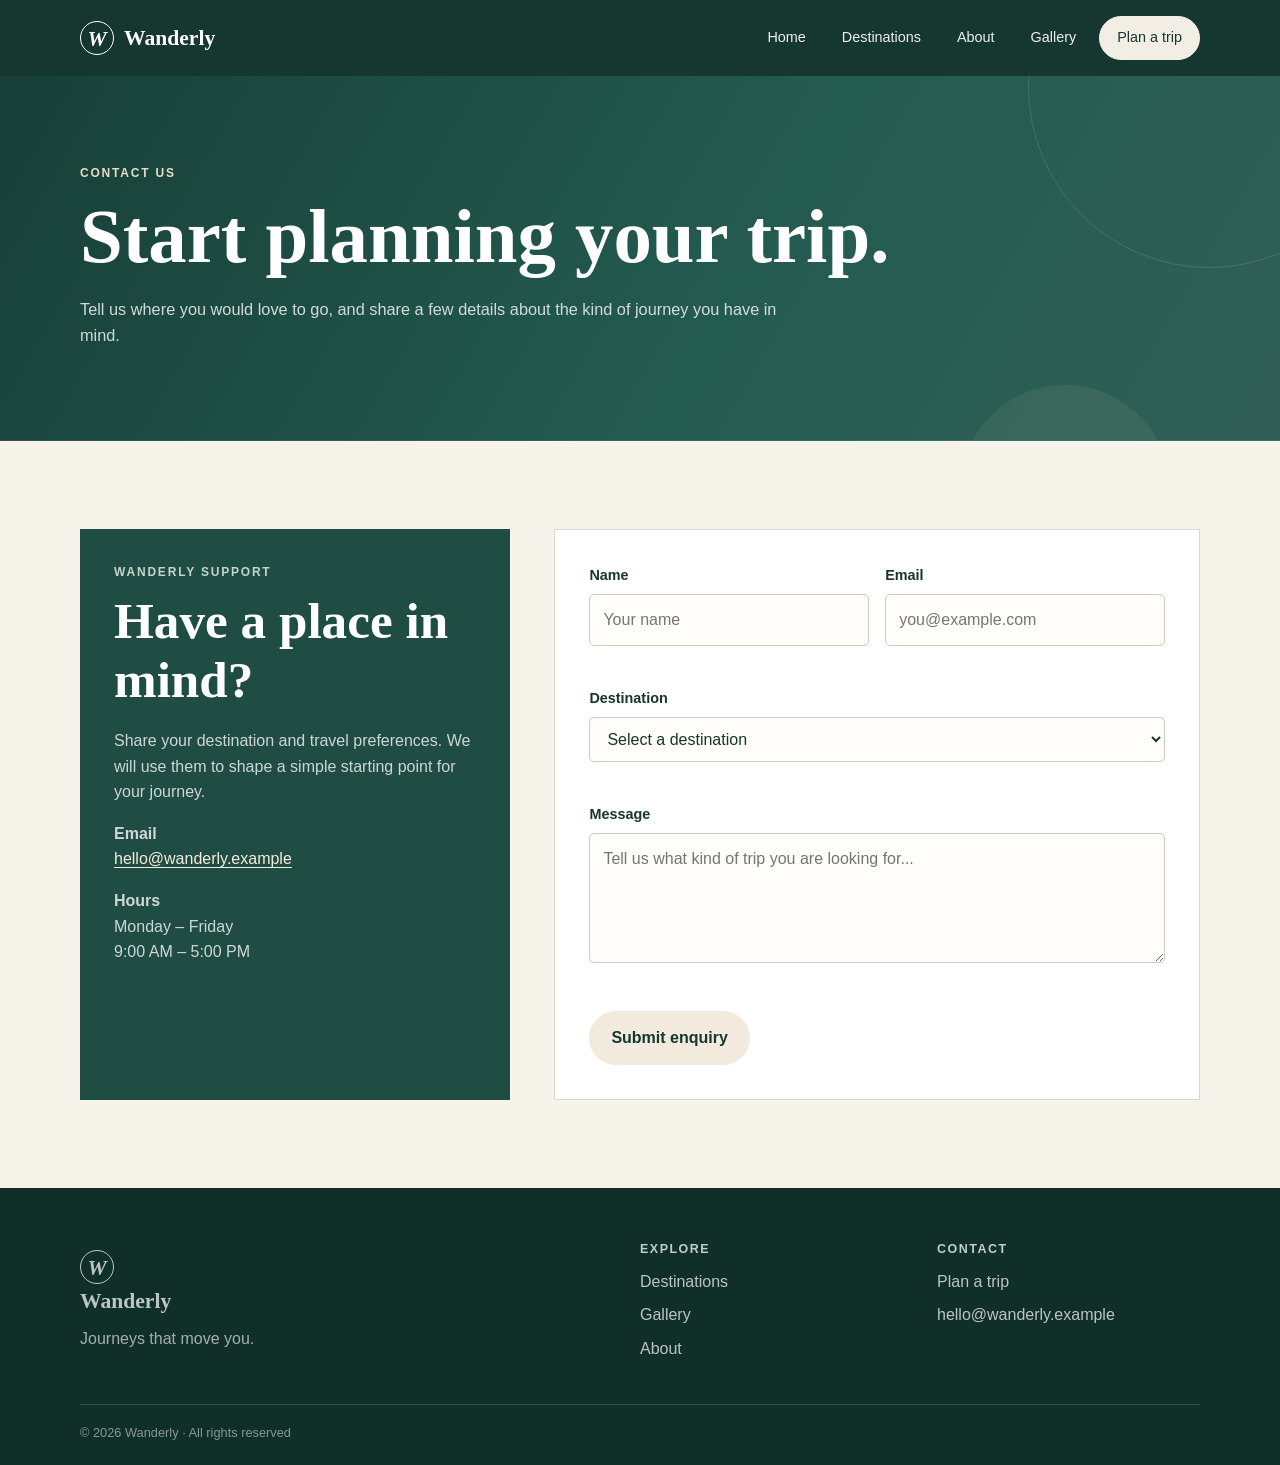
==== contact.html @ 7bf2646d "Set up Wanderly static travel website" ====
<!DOCTYPE html>
<html lang="en">
<head>
  <meta charset="UTF-8">
  <meta name="viewport" content="width=device-width, initial-scale=1.0">
  <link rel="icon" href="images/favicon.png" type="image/png">
  <title>Wanderly | Contact</title>
  <link rel="stylesheet" href="css/style.css">
</head>
<body>
  <header class="site-header"><nav class="navbar container" aria-label="Main navigation"><a class="brand" href="index.html"><span class="brand-mark">W</span>Wanderly</a><button class="menu-button" type="button" aria-label="Open navigation menu"><span></span><span></span><span></span></button><div class="nav-links"><a href="index.html">Home</a><a href="destinations.html">Destinations</a><a href="about.html">About</a><a href="gallery.html">Gallery</a><a class="nav-cta active" href="contact.html">Plan a trip</a></div></nav></header>

  <main>
    <section class="page-hero"><div class="container"><p class="eyebrow">Contact us</p><h1>Start planning your trip.</h1><p>Tell us where you would love to go, and share a few details about the kind of journey you have in mind.</p></div></section>

    <section class="section"><div class="container contact-grid">
      <aside class="contact-info"><p class="eyebrow" style="color:#c4d6ca">Wanderly support</p><h2>Have a place in mind?</h2><p>Share your destination and travel preferences. We will use them to shape a simple starting point for your journey.</p><p><strong>Email</strong><br><a href="mailto:hello@wanderly.example">hello@wanderly.example</a></p><p><strong>Hours</strong><br>Monday – Friday<br>9:00 AM – 5:00 PM</p></aside>

      <form class="contact-form" id="contactForm" novalidate>
        <div class="form-row">
          <div class="form-group"><label for="name">Name</label><input id="name" type="text" placeholder="Your name"><p class="error" id="nameError"></p></div>
          <div class="form-group"><label for="email">Email</label><input id="email" type="email" placeholder="you@example.com"><p class="error" id="emailError"></p></div>
        </div>
        <div class="form-group"><label for="destination">Destination</label><select id="destination"><option value="">Select a destination</option><option>Hunza Valley</option><option>Cappadocia</option><option>Amalfi Coast</option><option>Bali</option><option>Kyoto</option><option>Swiss Alps</option></select><p class="error" id="destinationError"></p></div>
        <div class="form-group"><label for="message">Message</label><textarea id="message" placeholder="Tell us what kind of trip you are looking for..."></textarea><p class="error" id="messageError"></p></div>
        <button class="button button-primary" type="submit">Submit enquiry</button>
        <p class="success-message" id="successMessage" role="status"></p>
      </form>
    </div></section>
  </main>

  <footer class="footer"><div class="container footer-grid"><div><a class="brand" href="index.html"><span class="brand-mark">W</span>Wanderly</a><p>Journeys that move you.</p></div><div><h3>Explore</h3><a href="destinations.html">Destinations</a><a href="gallery.html">Gallery</a><a href="about.html">About</a></div><div><h3>Contact</h3><a href="contact.html">Plan a trip</a><a href="mailto:hello@wanderly.example">hello@wanderly.example</a></div></div><div class="container copyright">© 2026 Wanderly · All rights reserved</div></footer>
  <script src="js/script.js"></script>
</body>
</html>
---- css/style.css ----
:root {
  --forest: #1f4c43;
  --forest-dark: #153730;
  --cream: #f6f3ea;
  --sand: #e7ddca;
  --gold: #d4a45f;
  --ink: #17342e;
  --muted: #697973;
  --white: #ffffff;
  --line: #ddd8cc;
}

* { box-sizing: border-box; }
html { scroll-behavior: smooth; }
body {
  margin: 0;
  font-family: Arial, Helvetica, sans-serif;
  color: var(--ink);
  background: var(--cream);
  line-height: 1.6;
}
a { color: inherit; text-decoration: none; }
img { display: block; width: 100%; }
button, input, select, textarea { font: inherit; }
button { cursor: pointer; }
.container { width: min(1120px, calc(100% - 36px)); margin: 0 auto; }

/* Shared header / navigation */
.site-header { background: var(--forest-dark); color: var(--white); position: sticky; top: 0; z-index: 20; }
.navbar { min-height: 76px; display: flex; align-items: center; justify-content: space-between; }
.brand { display: flex; align-items: center; gap: 10px; font-family: Georgia, 'Times New Roman', serif; font-size: 1.35rem; font-weight: 700; }
.brand-mark { width: 34px; height: 34px; border: 1px solid currentColor; border-radius: 50%; display: grid; place-items: center; font-style: italic; }
.nav-links { display: flex; gap: 10px; align-items: center; }
.nav-links a { font-size: .9rem; padding: 9px 13px; border-radius: 999px; color: rgba(255,255,255,.92); }
.nav-links a:not(.nav-cta):hover { background: rgba(255,255,255,.10); color: var(--white); }
.nav-links a:not(.nav-cta).active { background: rgba(255,255,255,.08); color: #f4e7cf; }
.nav-cta { border: 1px solid rgba(255,255,255,.58); padding: 9px 17px !important; border-radius: 999px; }
.menu-button { display: none; background: none; border: 0; padding: 6px; }
.menu-button span { display: block; width: 24px; height: 2px; margin: 5px 0; background: white; }

/* Typography / common sections */
.eyebrow { margin: 0 0 10px; color: var(--forest); font-size: .75rem; font-weight: 700; letter-spacing: .15em; text-transform: uppercase; }
h1, h2, h3 { font-family: Georgia, 'Times New Roman', serif; line-height: 1.15; }
h1, h2, h3, p { margin-top: 0; }
h2 { font-size: clamp(2.1rem, 4vw, 3.7rem); margin-bottom: 18px; }
.section { padding: 88px 0; }
#featured-destinations { scroll-margin-top: 76px; }
.section-intro { max-width: 700px; margin-bottom: 38px; }
.muted { color: var(--muted); }
.button { display: inline-block; border: 0; border-radius: 999px; padding: 13px 21px; font-weight: 700; }
.button-primary { background: #f2eadc; color: var(--forest-dark); border: 1px solid #f2eadc; }
.button-primary:hover { background: #dbe8e2; border-color: #dbe8e2; }
.button-outline { border: 1px solid var(--forest); color: var(--forest); background: transparent; }

/* Home */
/* Hero stats strip */
.hero-stats { display: flex; gap: 36px; margin-bottom: 28px; flex-wrap: wrap; }
.hero-stat { border-left: 2px solid var(--gold); padding-left: 14px; }
.hero-stat strong { display: block; font-family: Georgia, 'Times New Roman', serif; font-size: 1.6rem; color: white; line-height: 1; }
.hero-stat span { font-size: .8rem; color: rgba(255,255,255,.72); letter-spacing: .08em; text-transform: uppercase; }

.hero {
  min-height: 620px;
  color: white;
  display: flex;
  align-items: center;
  background:
    linear-gradient(rgba(12,40,34,.38), rgba(12,40,34,.52)),
    url('../images/cappadocia.jpg') center/cover;
}
.hero-content { max-width: 760px; }
.hero .eyebrow { color: #e9d8b7; }
.hero h1 { font-size: clamp(3.2rem, 7vw, 6.2rem); margin-bottom: 20px; }
.hero h1 em { color: #efc985; }
.hero p.hero-copy { max-width: 610px; color: rgba(255,255,255,.86); font-size: 1.05rem; }
.hero-actions { display: flex; gap: 14px; align-items: center; flex-wrap: wrap; margin-top: 28px; }
.hero-link { color: white; border-bottom: 1px solid rgba(255,255,255,.6); padding: 9px 4px; }

.card-grid { display: grid; grid-template-columns: repeat(3, 1fr); gap: 22px; }
.card { background: white; border: 1px solid #e8e2d7; border-top: 3px solid var(--gold); box-shadow: 0 10px 28px rgba(23,52,46,.06); }
.card img { height: 250px; object-fit: cover; }
.card-body { padding: 22px; }
.card-meta { color: var(--muted); font-size: .76rem; letter-spacing: .08em; text-transform: uppercase; }
.card h3 { font-size: 1.5rem; margin-bottom: 10px; }
.card-row { display: flex; justify-content: space-between; align-items: center; gap: 14px; margin-top: 18px; }
.card-price { font-weight: 700; }
.text-button { border: 0; background: none; padding: 0; color: var(--forest); font-weight: 700; }

.services { background: #e9eee5; }
.service-grid { display: grid; grid-template-columns: repeat(3, 1fr); gap: 1px; background: #cbd6ca; }
.service-card { background: #e9eee5; padding: 38px 30px; text-align: center; }
.service-icon { width: 54px; height: 54px; margin: 0 auto 18px; border: 1px solid #9fb2a4; border-radius: 50%; display: grid; place-items: center; font-size: 1.25rem; }
.service-card h3 { margin-bottom: 10px; }

.testimonials { background: #fffdf8; }
.review-grid { display: grid; grid-template-columns: 1fr 1fr; gap: 22px; }
.review { margin: 0; padding: 30px; border: 1px solid var(--line); background: white; }
.stars { color: #cc9142; letter-spacing: .1em; }
.review blockquote { margin: 16px 0; font-family: Georgia, 'Times New Roman', serif; font-size: 1.2rem; }

/* Inner-page hero */
.page-hero {
  position: relative;
  overflow: hidden;
  background: linear-gradient(120deg, #173f37 0%, #245b50 58%, #315f56 100%);
  color: white;
  padding: 88px 0 76px;
  border-bottom: 1px solid rgba(255,255,255,.10);
}
.page-hero::before {
  content: "";
  position: absolute;
  width: 360px;
  height: 360px;
  right: -110px;
  top: -170px;
  border: 1px solid rgba(255,255,255,.12);
  border-radius: 50%;
}
.page-hero::after {
  content: "";
  position: absolute;
  width: 210px;
  height: 210px;
  right: 110px;
  bottom: -155px;
  background: rgba(231,221,202,.07);
  border-radius: 50%;
}
.page-hero .container { position: relative; z-index: 1; }
.page-hero .eyebrow { color: #e7ddca; }
.page-hero h1 { font-size: clamp(2.7rem, 6vw, 5rem); margin-bottom: 14px; max-width: 980px; }
.page-hero p:last-child { max-width: 700px; color: rgba(255,255,255,.80); font-size: 1.02rem; }

/* About */
.about-grid { display: grid; grid-template-columns: 1fr 1fr; gap: 52px; align-items: center; }
.about-grid img { height: 520px; object-fit: cover; }
.stats { display: grid; grid-template-columns: repeat(3, 1fr); gap: 12px; margin-top: 30px; }
.stat { padding: 18px; border-top: 1px solid var(--line); }
.stat strong { display: block; font-family: Georgia, 'Times New Roman', serif; font-size: 1.7rem; color: var(--forest); }
.values-grid { display: grid; grid-template-columns: repeat(3, 1fr); gap: 20px; }
.value-box { padding: 28px; background: white; border: 1px solid var(--line); }

/* Destinations */
.destination-grid { display: grid; grid-template-columns: repeat(3, 1fr); gap: 22px; }
.destination-card { background: white; border: 1px solid #e8e2d7; border-top: 3px solid var(--gold); }
.destination-card img { height: 240px; object-fit: cover; }
.destination-card .card-body { min-height: 235px; display: flex; flex-direction: column; }
.destination-card .card-row { margin-top: auto; }

/* Modal */
.modal { display: none; position: fixed; inset: 0; z-index: 100; background: rgba(10,26,22,.7); padding: 20px; }
.modal.show { display: grid; place-items: center; }
.modal-box { position: relative; width: min(560px, 100%); background: white; padding: 32px; border-radius: 8px; }
.modal-close { position: absolute; right: 14px; top: 12px; border: 0; background: none; font-size: 1.7rem; color: var(--ink); }
.modal-list { padding-left: 20px; color: var(--muted); }

/* Gallery / slider */
.slider { position: relative; max-width: 900px; margin: 0 auto 50px; background: var(--forest-dark); }
.slider img { height: 510px; object-fit: cover; }
.slider-caption { color: white; padding: 16px 20px; }
.slider-button { position: absolute; top: 45%; transform: translateY(-50%); width: 46px; height: 46px; border: 0; border-radius: 50%; background: rgba(255,255,255,.9); color: var(--forest-dark); font-size: 1.4rem; }
.slider-button.prev { left: 16px; }
.slider-button.next { right: 16px; }
.gallery-grid { display: grid; grid-template-columns: repeat(3, 1fr); gap: 14px; }
.gallery-grid img { height: 240px; object-fit: cover; }

/* Contact */
.contact-grid { display: grid; grid-template-columns: .8fr 1.2fr; gap: 44px; }
.contact-info { background: var(--forest); color: white; padding: 34px; }
.contact-info p { color: rgba(255,255,255,.78); }
.contact-info a { color: #f5ecdf; text-decoration: underline; text-underline-offset: 3px; }
.contact-info a:hover { color: white; }
.contact-form { background: white; padding: 34px; border: 1px solid var(--line); }
.form-row { display: grid; grid-template-columns: 1fr 1fr; gap: 16px; }
.form-group { margin-bottom: 18px; }
.form-group label { display: block; margin-bottom: 7px; font-weight: 700; font-size: .9rem; }
.form-group input, .form-group select, .form-group textarea { width: 100%; border: 1px solid #cfc9bd; border-radius: 5px; padding: 12px 13px; background: #fffdf9; color: var(--ink); }
.form-group textarea { min-height: 130px; resize: vertical; }
.error { min-height: 18px; margin: 5px 0 0; color: #a93a31; font-size: .78rem; }
.success-message { display: none; margin: 16px 0 0; padding: 12px 14px; background: #e8f3e8; color: #245735; border: 1px solid #b9d5bd; }
.success-message.show { display: block; }

/* Footer */
.footer { background: #102f29; color: white; padding: 54px 0 22px; }
.footer-grid { display: grid; grid-template-columns: 2fr 1fr 1fr; gap: 34px; padding-bottom: 34px; }
.footer h3 { font-family: Arial, Helvetica, sans-serif; font-size: .78rem; text-transform: uppercase; letter-spacing: .12em; color: #bfd0c4; }
.footer a { display: block; margin: 8px 0; color: rgba(255,255,255,.72); }
.footer p { color: rgba(255,255,255,.62); }
.copyright { border-top: 1px solid rgba(255,255,255,.16); padding-top: 18px; color: rgba(255,255,255,.5); font-size: .8rem; }

@media (max-width: 900px) {
  .menu-button { display: block; }
  .nav-links {
    display: none;
    position: absolute;
    top: 76px;
    left: 0;
    right: 0;
    padding: 22px 28px;
    background: var(--forest-dark);
    flex-direction: column;
    align-items: flex-start;
    border-top: 1px solid rgba(255,255,255,.15);
  }
  .nav-links.open { display: flex; }
  .card-grid, .destination-grid { grid-template-columns: repeat(2, 1fr); }
  .service-grid, .values-grid { grid-template-columns: 1fr; }
  .about-grid, .contact-grid { grid-template-columns: 1fr; }
  .about-grid img { height: 420px; }
  .gallery-grid { grid-template-columns: repeat(2, 1fr); }
}

@media (max-width: 600px) {
  .section { padding: 68px 0; }
  .hero { min-height: 560px; }
  .hero h1 { font-size: 3.25rem; }
  .card-grid, .destination-grid, .review-grid, .gallery-grid, .form-row { grid-template-columns: 1fr; }
  .stats { grid-template-columns: 1fr; }
  .slider img { height: 340px; }
  .footer-grid { grid-template-columns: 1fr; }
}

/* ── Hover & transition effects ── */
/* Hover & transition effects */
a, button { transition: color .22s ease, background .22s ease, border-color .22s ease, box-shadow .22s ease, transform .22s ease; }

/* Main navigation: subtle pill hover instead of a gold fill */
.nav-cta:hover,
.nav-cta.active {
  background: #f3eee5;
  color: var(--forest-dark) !important;
  border-color: #f3eee5;
}

/* Shared buttons: warm neutral base, soft sage hover */
.button-primary:hover {
  background: #dbe8e2;
  border-color: #dbe8e2;
  color: var(--forest-dark);
  transform: translateY(-2px);
  box-shadow: 0 8px 20px rgba(12,40,34,.16);
}
.button-outline:hover { background: var(--forest); color: white; }
.hero-link:hover { color: #f4e7cf; border-color: #f4e7cf; }

/* Cards */
.card,
.destination-card { transition: box-shadow .25s ease, transform .25s ease; overflow: hidden; }
.card:hover,
.destination-card:hover { transform: translateY(-5px); box-shadow: 0 18px 40px rgba(23,52,46,.13); }
.card img,
.destination-card img { transition: transform .4s ease; }
.card:hover img,
.destination-card:hover img { transform: scale(1.04); }

/* Home View links + destination View details buttons */
.card-row > a,
.text-button {
  display: inline-flex;
  align-items: center;
  justify-content: center;
  min-height: 38px;
  padding: 7px 13px;
  border: 1px solid #b9c8c1;
  border-radius: 999px;
  background: transparent;
  color: var(--forest);
  font-weight: 700;
  line-height: 1;
}
.card-row > a:hover,
.text-button:hover {
  background: var(--forest);
  color: white;
  border-color: var(--forest);
  transform: translateY(-1px);
}

/* Supporting interactive elements */
.service-card { transition: background .25s ease, box-shadow .25s ease; }
.service-card:hover { background: #dfe9dd; box-shadow: inset 0 0 0 1px #a9baad; }
.service-icon { transition: transform .25s ease; }
.service-card:hover .service-icon { transform: scale(1.1); }
.gallery-grid img { transition: transform .35s ease, opacity .3s ease; cursor: pointer; }
.gallery-grid img:hover { transform: scale(1.035); opacity: .9; }
.slider-button:hover { background: #e7eee9; color: var(--forest-dark); transform: translateY(-50%) scale(1.08); }
.modal-close:hover { color: #a93a31; transform: rotate(90deg); }
.footer a:hover { color: #f2dfbd; }
.value-box { transition: box-shadow .25s ease, transform .25s ease; }
.value-box:hover { transform: translateY(-4px); box-shadow: 0 12px 28px rgba(23,52,46,.10); }
.brand:hover { opacity: .86; }

/* Form focus */
.form-group input:focus,
.form-group select:focus,
.form-group textarea:focus {
  outline: none;
  border-color: var(--forest);
  box-shadow: 0 0 0 3px rgba(31,76,67,.12);
}
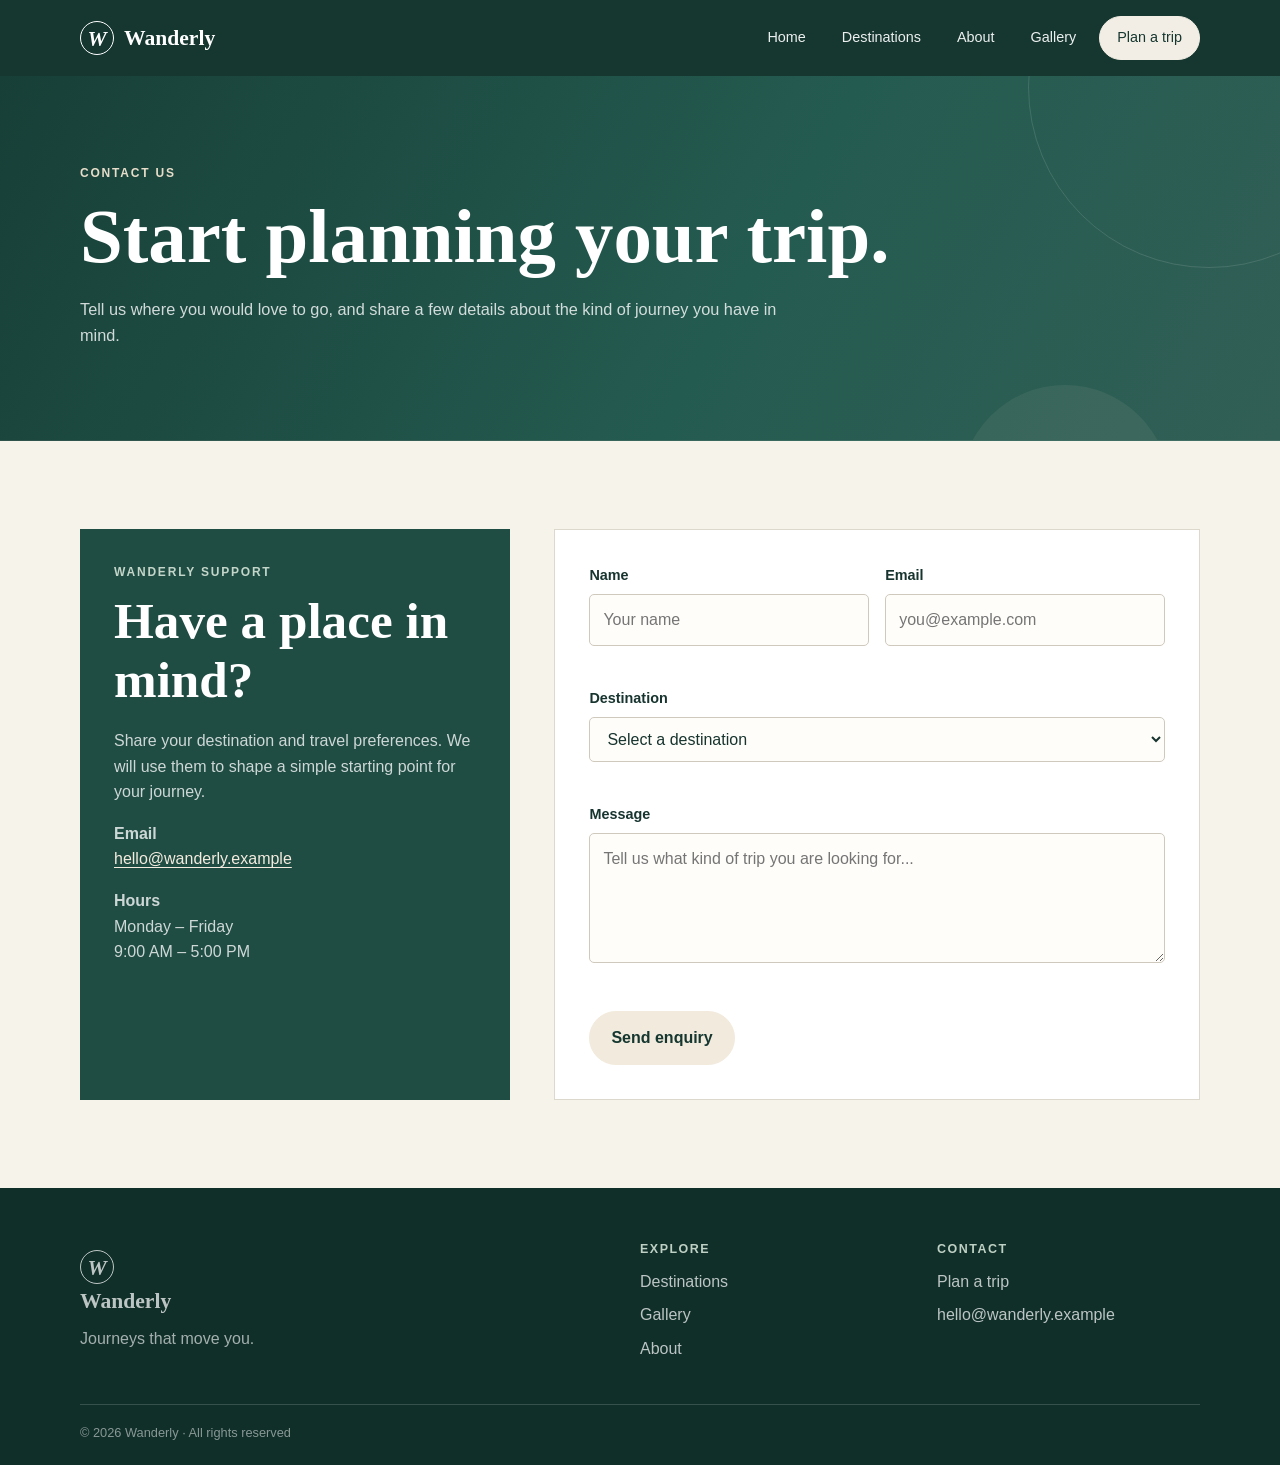
==== commit 4941cfb9: "Refine contact form submission" ====
--- a/contact.html
+++ b/contact.html
@@ -23,7 +23,7 @@
         </div>
         <div class="form-group"><label for="destination">Destination</label><select id="destination"><option value="">Select a destination</option><option>Hunza Valley</option><option>Cappadocia</option><option>Amalfi Coast</option><option>Bali</option><option>Kyoto</option><option>Swiss Alps</option></select><p class="error" id="destinationError"></p></div>
         <div class="form-group"><label for="message">Message</label><textarea id="message" placeholder="Tell us what kind of trip you are looking for..."></textarea><p class="error" id="messageError"></p></div>
-        <button class="button button-primary" type="submit">Submit enquiry</button>
+        <button class="button button-primary" type="submit">Send enquiry</button>
         <p class="success-message" id="successMessage" role="status"></p>
       </form>
     </div></section>
--- a/css/style.css
+++ b/css/style.css
@@ -31,8 +31,8 @@
 .brand { display: flex; align-items: center; gap: 10px; font-family: Georgia, 'Times New Roman', serif; font-size: 1.35rem; font-weight: 700; }
 .brand-mark { width: 34px; height: 34px; border: 1px solid currentColor; border-radius: 50%; display: grid; place-items: center; font-style: italic; }
 .nav-links { display: flex; gap: 10px; align-items: center; }
-.nav-links a { font-size: .9rem; padding: 9px 13px; border-radius: 999px; color: rgba(255,255,255,.92); }
-.nav-links a:not(.nav-cta):hover { background: rgba(255,255,255,.10); color: var(--white); }
+.nav-links a { font-size: .9rem; padding: 9px 13px; border-radius: 999px; color: rgba(255,255,255,.92); transition: transform 0.2s ease, background 0.2s ease;}
+.nav-links a:not(.nav-cta):hover { background: rgba(255,255,255,.10); color: var(--white);transform: translateY(-1px); }
 .nav-links a:not(.nav-cta).active { background: rgba(255,255,255,.08); color: #f4e7cf; }
 .nav-cta { border: 1px solid rgba(255,255,255,.58); padding: 9px 17px !important; border-radius: 999px; }
 .menu-button { display: none; background: none; border: 0; padding: 6px; }
